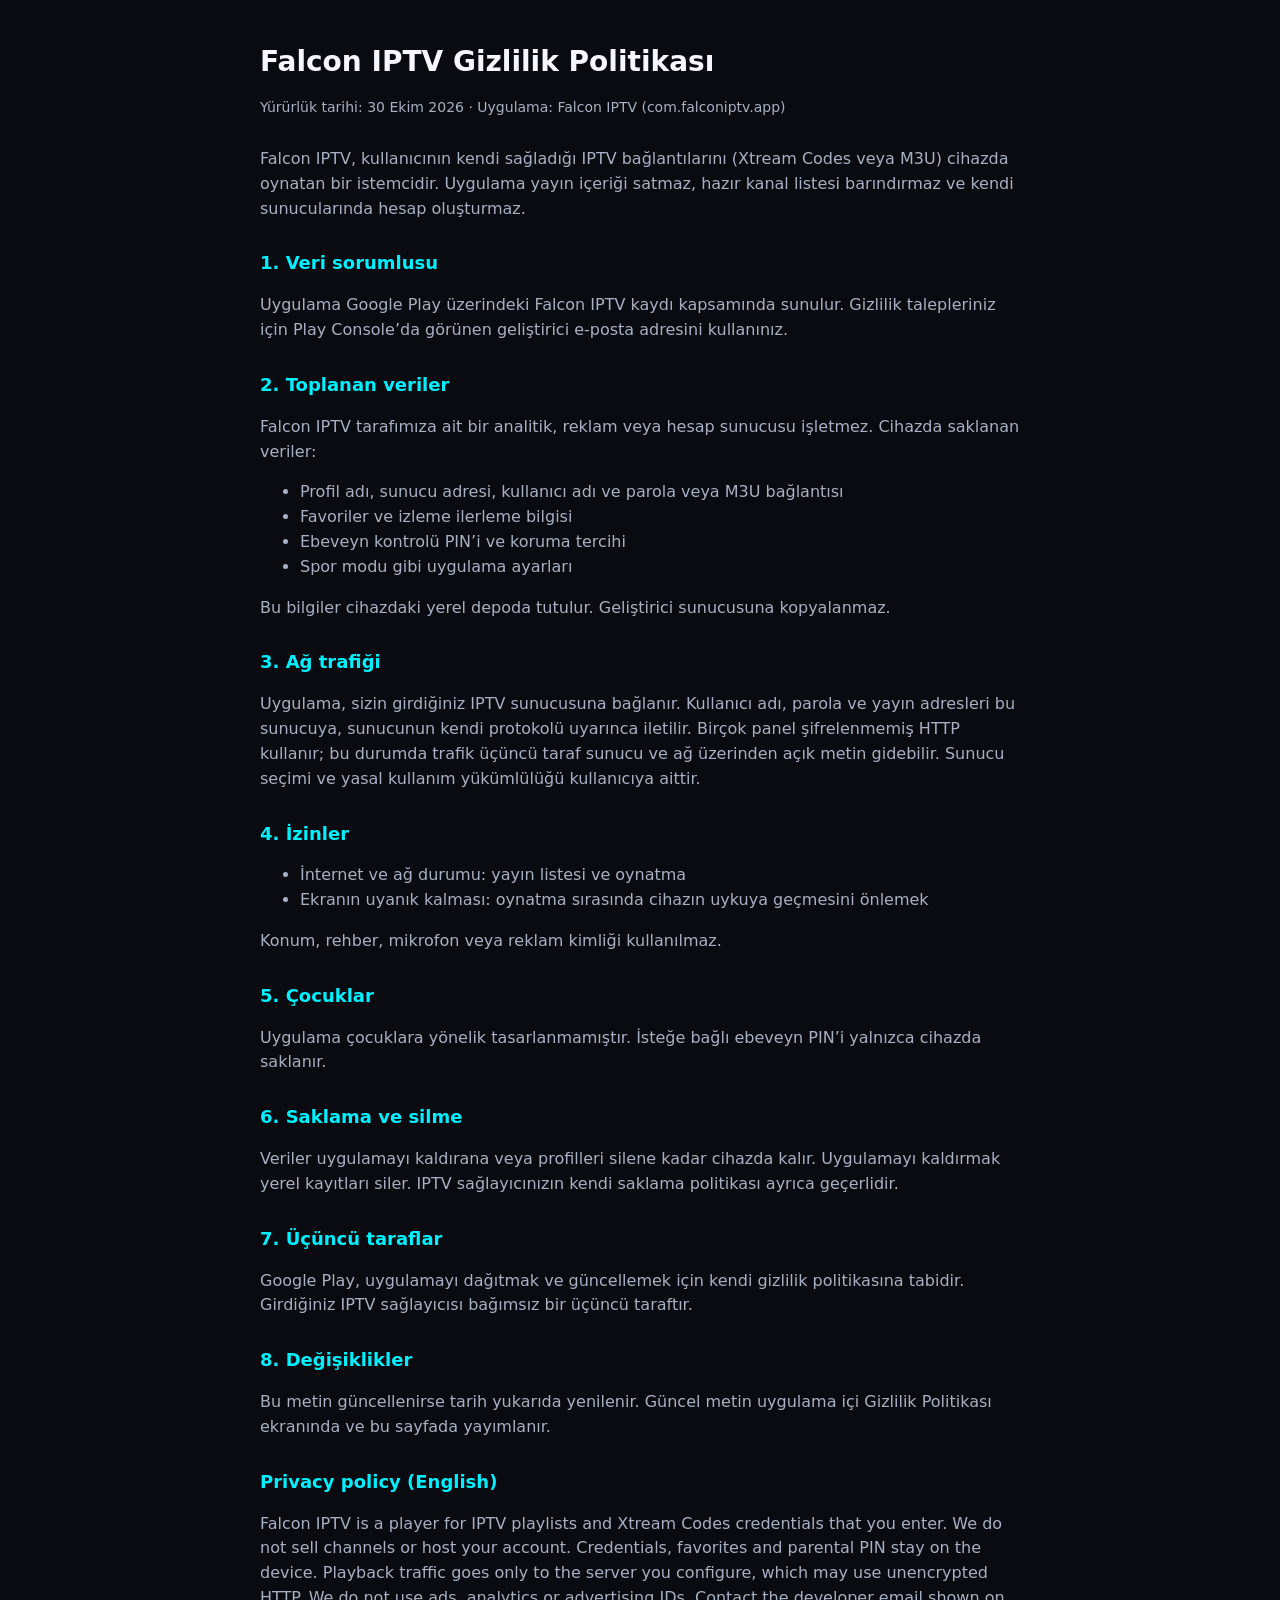
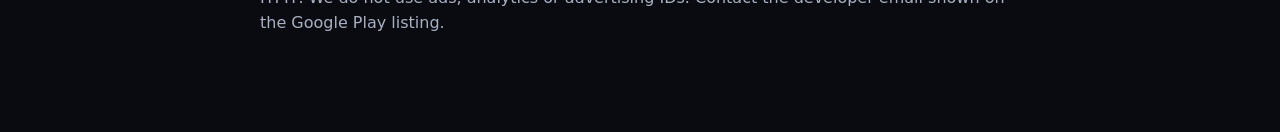
==== docs/privacy.html @ 145352aa "Publish the Play Store privacy policy on GitHub Pages. EOF  Co-authored-by: Cursor <cursoragent@curs" ====
<!DOCTYPE html>
<html lang="tr">
<head>
  <meta charset="utf-8"/>
  <meta name="viewport" content="width=device-width, initial-scale=1"/>
  <title>Falcon IPTV Gizlilik Politikası</title>
  <style>
    :root { color-scheme: dark; }
    body {
      margin: 0;
      font-family: system-ui, sans-serif;
      background: #0A0B10;
      color: #F4F7FF;
      line-height: 1.55;
    }
    main {
      max-width: 760px;
      margin: 0 auto;
      padding: 40px 20px 80px;
    }
    h1 { font-size: 28px; margin: 0 0 8px; }
    h2 { font-size: 18px; color: #00F0FF; margin: 28px 0 10px; }
    p, li { color: #A8B0C4; }
    a { color: #00F0FF; }
    .meta { font-size: 14px; margin-bottom: 28px; }
  </style>
</head>
<body>
<main>
  <h1>Falcon IPTV Gizlilik Politikası</h1>
  <p class="meta">Yürürlük tarihi: 30 Ekim 2026 · Uygulama: Falcon IPTV (com.falconiptv.app)</p>

  <p>
    Falcon IPTV, kullanıcının kendi sağladığı IPTV bağlantılarını (Xtream Codes veya M3U)
    cihazda oynatan bir istemcidir. Uygulama yayın içeriği satmaz, hazır kanal listesi
    barındırmaz ve kendi sunucularında hesap oluşturmaz.
  </p>

  <h2>1. Veri sorumlusu</h2>
  <p>
    Uygulama Google Play üzerindeki Falcon IPTV kaydı kapsamında sunulur. Gizlilik
    talepleriniz için Play Console’da görünen geliştirici e-posta adresini kullanınız.
  </p>

  <h2>2. Toplanan veriler</h2>
  <p>Falcon IPTV tarafımıza ait bir analitik, reklam veya hesap sunucusu işletmez. Cihazda saklanan veriler:</p>
  <ul>
    <li>Profil adı, sunucu adresi, kullanıcı adı ve parola veya M3U bağlantısı</li>
    <li>Favoriler ve izleme ilerleme bilgisi</li>
    <li>Ebeveyn kontrolü PIN’i ve koruma tercihi</li>
    <li>Spor modu gibi uygulama ayarları</li>
  </ul>
  <p>
    Bu bilgiler cihazdaki yerel depoda tutulur. Geliştirici sunucusuna kopyalanmaz.
  </p>

  <h2>3. Ağ trafiği</h2>
  <p>
    Uygulama, sizin girdiğiniz IPTV sunucusuna bağlanır. Kullanıcı adı, parola ve yayın
    adresleri bu sunucuya, sunucunun kendi protokolü uyarınca iletilir. Birçok panel
    şifrelenmemiş HTTP kullanır; bu durumda trafik üçüncü taraf sunucu ve ağ üzerinden
    açık metin gidebilir. Sunucu seçimi ve yasal kullanım yükümlülüğü kullanıcıya aittir.
  </p>

  <h2>4. İzinler</h2>
  <ul>
    <li>İnternet ve ağ durumu: yayın listesi ve oynatma</li>
    <li>Ekranın uyanık kalması: oynatma sırasında cihazın uykuya geçmesini önlemek</li>
  </ul>
  <p>Konum, rehber, mikrofon veya reklam kimliği kullanılmaz.</p>

  <h2>5. Çocuklar</h2>
  <p>
    Uygulama çocuklara yönelik tasarlanmamıştır. İsteğe bağlı ebeveyn PIN’i yalnızca
    cihazda saklanır.
  </p>

  <h2>6. Saklama ve silme</h2>
  <p>
    Veriler uygulamayı kaldırana veya profilleri silene kadar cihazda kalır. Uygulamayı
    kaldırmak yerel kayıtları siler. IPTV sağlayıcınızın kendi saklama politikası ayrıca geçerlidir.
  </p>

  <h2>7. Üçüncü taraflar</h2>
  <p>
    Google Play, uygulamayı dağıtmak ve güncellemek için kendi gizlilik politikasına tabidir.
    Girdiğiniz IPTV sağlayıcısı bağımsız bir üçüncü taraftır.
  </p>

  <h2>8. Değişiklikler</h2>
  <p>
    Bu metin güncellenirse tarih yukarıda yenilenir. Güncel metin uygulama içi Gizlilik
    Politikası ekranında ve bu sayfada yayımlanır.
  </p>

  <h2>Privacy policy (English)</h2>
  <p>
    Falcon IPTV is a player for IPTV playlists and Xtream Codes credentials that you enter.
    We do not sell channels or host your account. Credentials, favorites and parental PIN
    stay on the device. Playback traffic goes only to the server you configure, which may
    use unencrypted HTTP. We do not use ads, analytics or advertising IDs. Contact the
    developer email shown on the Google Play listing.
  </p>
</main>
</body>
</html>
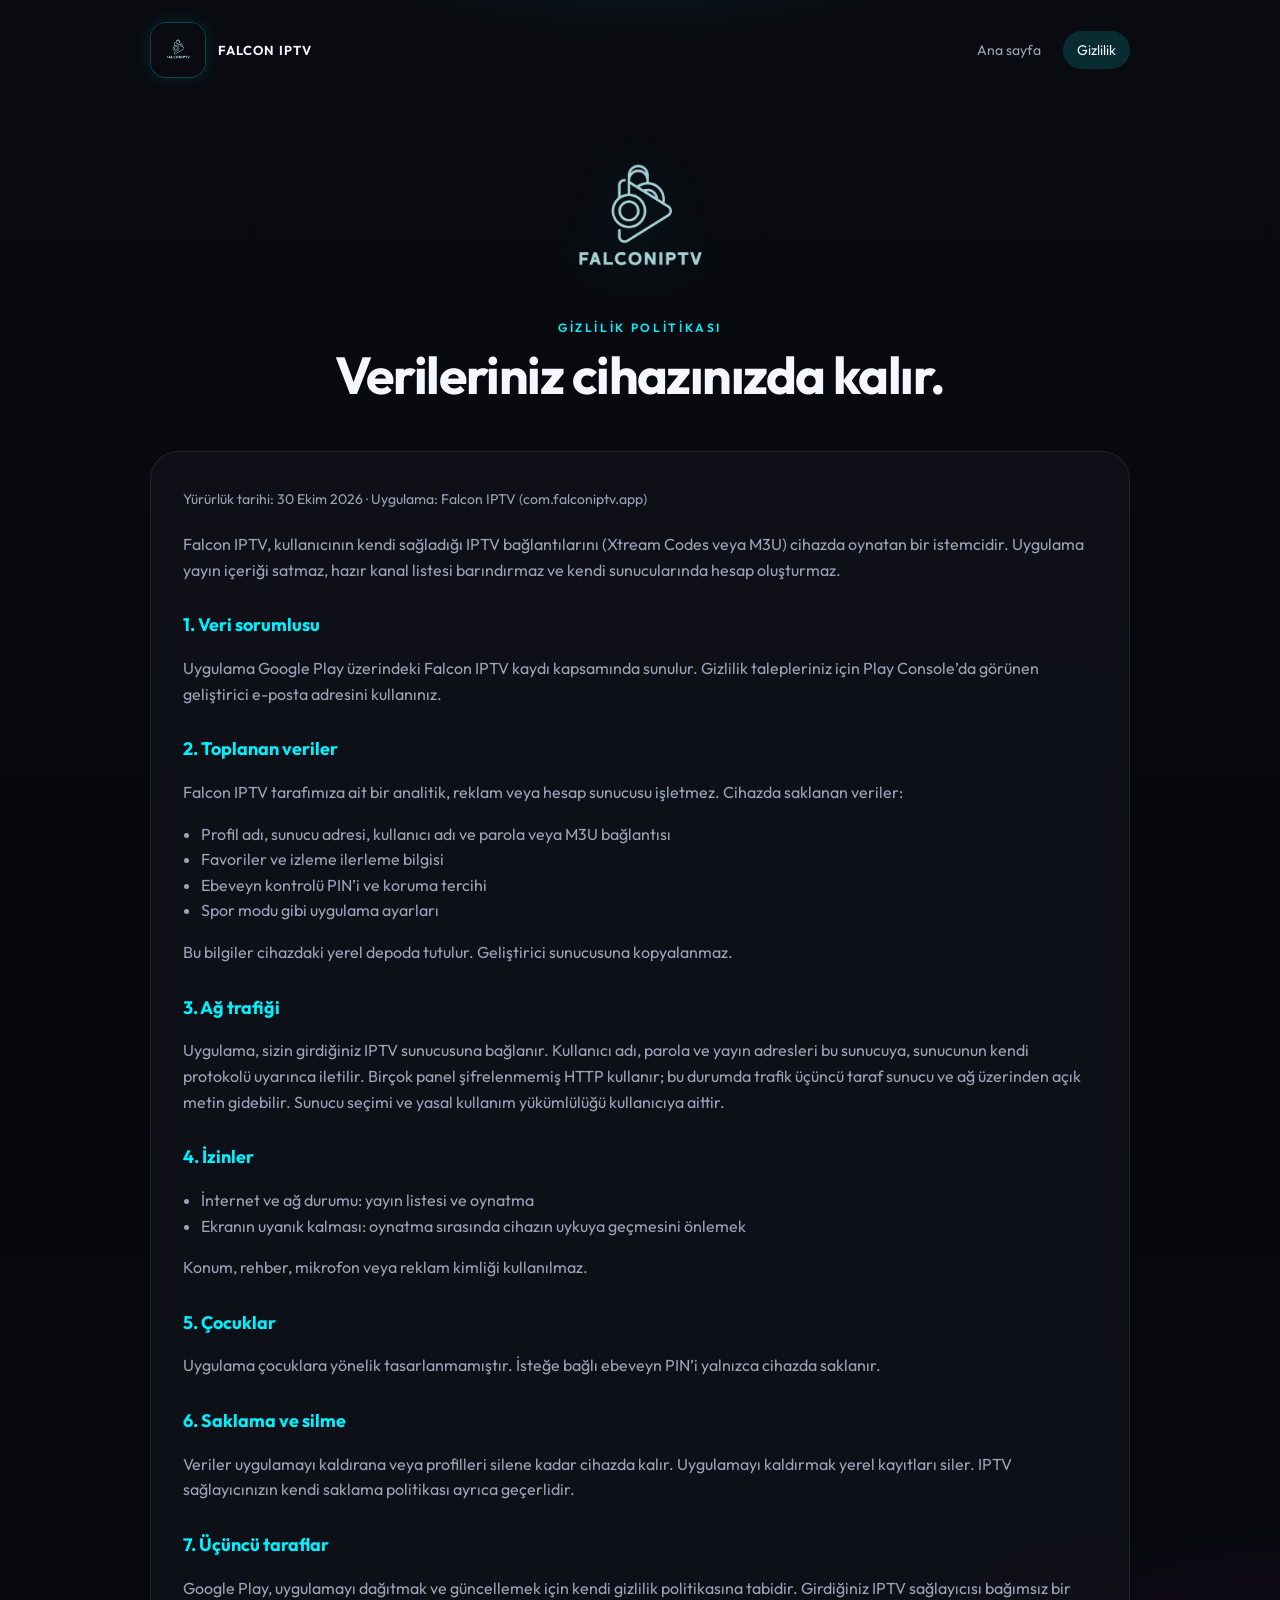
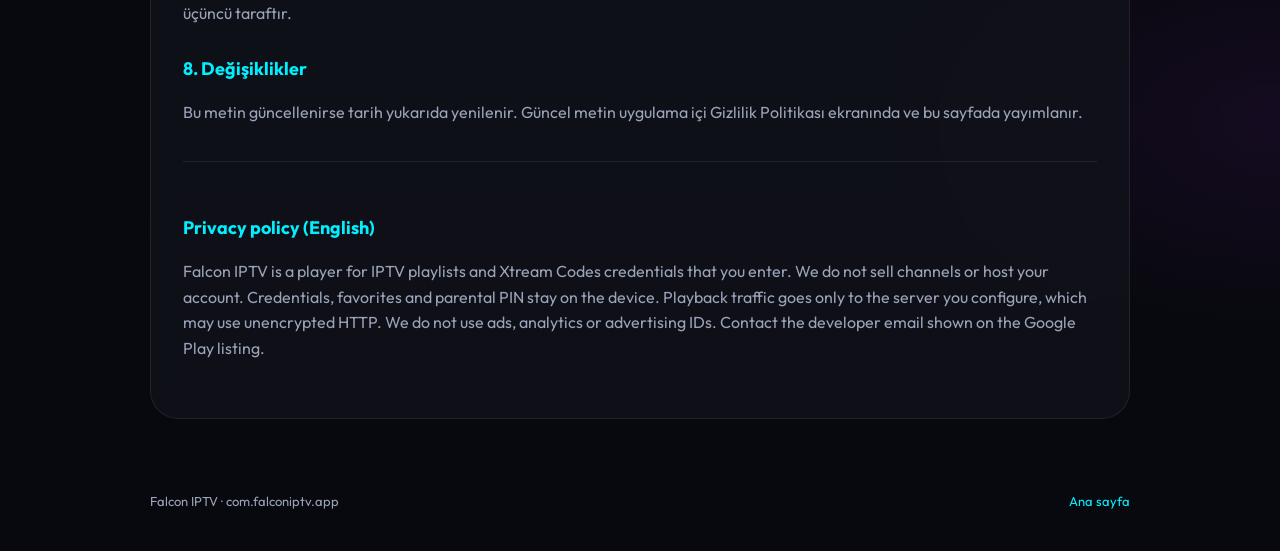
==== commit 09b6c152: "Brand the GitHub Pages site with the Falcon logo and a modern layout. Co-authored-by: Cursor <cursor" ====
--- a/docs/privacy.html
+++ b/docs/privacy.html
@@ -4,103 +4,115 @@
   <meta charset="utf-8"/>
   <meta name="viewport" content="width=device-width, initial-scale=1"/>
   <title>Falcon IPTV Gizlilik Politikası</title>
-  <style>
-    :root { color-scheme: dark; }
-    body {
-      margin: 0;
-      font-family: system-ui, sans-serif;
-      background: #0A0B10;
-      color: #F4F7FF;
-      line-height: 1.55;
-    }
-    main {
-      max-width: 760px;
-      margin: 0 auto;
-      padding: 40px 20px 80px;
-    }
-    h1 { font-size: 28px; margin: 0 0 8px; }
-    h2 { font-size: 18px; color: #00F0FF; margin: 28px 0 10px; }
-    p, li { color: #A8B0C4; }
-    a { color: #00F0FF; }
-    .meta { font-size: 14px; margin-bottom: 28px; }
-  </style>
+  <meta name="description" content="Falcon IPTV gizlilik politikası. Veriler cihazda saklanır; analitik ve reklam yoktur."/>
+  <link rel="icon" href="assets/icon.png"/>
+  <link rel="apple-touch-icon" href="assets/icon.png"/>
+  <link rel="preconnect" href="https://fonts.googleapis.com"/>
+  <link rel="preconnect" href="https://fonts.gstatic.com" crossorigin/>
+  <link href="https://fonts.googleapis.com/css2?family=Outfit:wght@400;500;650;700&display=swap" rel="stylesheet"/>
+  <link rel="stylesheet" href="styles.css"/>
 </head>
 <body>
-<main>
-  <h1>Falcon IPTV Gizlilik Politikası</h1>
-  <p class="meta">Yürürlük tarihi: 30 Ekim 2026 · Uygulama: Falcon IPTV (com.falconiptv.app)</p>
+  <div class="wrap">
+    <header class="site-header">
+      <a class="brand" href="index.html">
+        <img src="assets/icon.png" alt="Falcon IPTV"/>
+        <span class="brand-name">FALCON IPTV</span>
+      </a>
+      <nav class="nav">
+        <a href="index.html">Ana sayfa</a>
+        <a class="is-active" href="privacy.html">Gizlilik</a>
+      </nav>
+    </header>
 
-  <p>
-    Falcon IPTV, kullanıcının kendi sağladığı IPTV bağlantılarını (Xtream Codes veya M3U)
-    cihazda oynatan bir istemcidir. Uygulama yayın içeriği satmaz, hazır kanal listesi
-    barındırmaz ve kendi sunucularında hesap oluşturmaz.
-  </p>
+    <section class="hero" style="padding-bottom: 8px;">
+      <img class="hero-logo" src="assets/falcon_logo.png" alt="Falcon IPTV logo" style="width: min(220px, 58vw);"/>
+      <p class="kicker">GİZLİLİK POLİTİKASI</p>
+      <h1>Verileriniz cihazınızda kalır.</h1>
+    </section>
 
-  <h2>1. Veri sorumlusu</h2>
-  <p>
-    Uygulama Google Play üzerindeki Falcon IPTV kaydı kapsamında sunulur. Gizlilik
-    talepleriniz için Play Console’da görünen geliştirici e-posta adresini kullanınız.
-  </p>
+    <article class="article">
+      <p class="meta">Yürürlük tarihi: 30 Ekim 2026 · Uygulama: Falcon IPTV (com.falconiptv.app)</p>
 
-  <h2>2. Toplanan veriler</h2>
-  <p>Falcon IPTV tarafımıza ait bir analitik, reklam veya hesap sunucusu işletmez. Cihazda saklanan veriler:</p>
-  <ul>
-    <li>Profil adı, sunucu adresi, kullanıcı adı ve parola veya M3U bağlantısı</li>
-    <li>Favoriler ve izleme ilerleme bilgisi</li>
-    <li>Ebeveyn kontrolü PIN’i ve koruma tercihi</li>
-    <li>Spor modu gibi uygulama ayarları</li>
-  </ul>
-  <p>
-    Bu bilgiler cihazdaki yerel depoda tutulur. Geliştirici sunucusuna kopyalanmaz.
-  </p>
+      <p>
+        Falcon IPTV, kullanıcının kendi sağladığı IPTV bağlantılarını (Xtream Codes veya M3U)
+        cihazda oynatan bir istemcidir. Uygulama yayın içeriği satmaz, hazır kanal listesi
+        barındırmaz ve kendi sunucularında hesap oluşturmaz.
+      </p>
 
-  <h2>3. Ağ trafiği</h2>
-  <p>
-    Uygulama, sizin girdiğiniz IPTV sunucusuna bağlanır. Kullanıcı adı, parola ve yayın
-    adresleri bu sunucuya, sunucunun kendi protokolü uyarınca iletilir. Birçok panel
-    şifrelenmemiş HTTP kullanır; bu durumda trafik üçüncü taraf sunucu ve ağ üzerinden
-    açık metin gidebilir. Sunucu seçimi ve yasal kullanım yükümlülüğü kullanıcıya aittir.
-  </p>
+      <h2>1. Veri sorumlusu</h2>
+      <p>
+        Uygulama Google Play üzerindeki Falcon IPTV kaydı kapsamında sunulur. Gizlilik
+        talepleriniz için Play Console’da görünen geliştirici e-posta adresini kullanınız.
+      </p>
 
-  <h2>4. İzinler</h2>
-  <ul>
-    <li>İnternet ve ağ durumu: yayın listesi ve oynatma</li>
-    <li>Ekranın uyanık kalması: oynatma sırasında cihazın uykuya geçmesini önlemek</li>
-  </ul>
-  <p>Konum, rehber, mikrofon veya reklam kimliği kullanılmaz.</p>
+      <h2>2. Toplanan veriler</h2>
+      <p>Falcon IPTV tarafımıza ait bir analitik, reklam veya hesap sunucusu işletmez. Cihazda saklanan veriler:</p>
+      <ul>
+        <li>Profil adı, sunucu adresi, kullanıcı adı ve parola veya M3U bağlantısı</li>
+        <li>Favoriler ve izleme ilerleme bilgisi</li>
+        <li>Ebeveyn kontrolü PIN’i ve koruma tercihi</li>
+        <li>Spor modu gibi uygulama ayarları</li>
+      </ul>
+      <p>
+        Bu bilgiler cihazdaki yerel depoda tutulur. Geliştirici sunucusuna kopyalanmaz.
+      </p>
 
-  <h2>5. Çocuklar</h2>
-  <p>
-    Uygulama çocuklara yönelik tasarlanmamıştır. İsteğe bağlı ebeveyn PIN’i yalnızca
-    cihazda saklanır.
-  </p>
+      <h2>3. Ağ trafiği</h2>
+      <p>
+        Uygulama, sizin girdiğiniz IPTV sunucusuna bağlanır. Kullanıcı adı, parola ve yayın
+        adresleri bu sunucuya, sunucunun kendi protokolü uyarınca iletilir. Birçok panel
+        şifrelenmemiş HTTP kullanır; bu durumda trafik üçüncü taraf sunucu ve ağ üzerinden
+        açık metin gidebilir. Sunucu seçimi ve yasal kullanım yükümlülüğü kullanıcıya aittir.
+      </p>
 
-  <h2>6. Saklama ve silme</h2>
-  <p>
-    Veriler uygulamayı kaldırana veya profilleri silene kadar cihazda kalır. Uygulamayı
-    kaldırmak yerel kayıtları siler. IPTV sağlayıcınızın kendi saklama politikası ayrıca geçerlidir.
-  </p>
+      <h2>4. İzinler</h2>
+      <ul>
+        <li>İnternet ve ağ durumu: yayın listesi ve oynatma</li>
+        <li>Ekranın uyanık kalması: oynatma sırasında cihazın uykuya geçmesini önlemek</li>
+      </ul>
+      <p>Konum, rehber, mikrofon veya reklam kimliği kullanılmaz.</p>
 
-  <h2>7. Üçüncü taraflar</h2>
-  <p>
-    Google Play, uygulamayı dağıtmak ve güncellemek için kendi gizlilik politikasına tabidir.
-    Girdiğiniz IPTV sağlayıcısı bağımsız bir üçüncü taraftır.
-  </p>
+      <h2>5. Çocuklar</h2>
+      <p>
+        Uygulama çocuklara yönelik tasarlanmamıştır. İsteğe bağlı ebeveyn PIN’i yalnızca
+        cihazda saklanır.
+      </p>
 
-  <h2>8. Değişiklikler</h2>
-  <p>
-    Bu metin güncellenirse tarih yukarıda yenilenir. Güncel metin uygulama içi Gizlilik
-    Politikası ekranında ve bu sayfada yayımlanır.
-  </p>
+      <h2>6. Saklama ve silme</h2>
+      <p>
+        Veriler uygulamayı kaldırana veya profilleri silene kadar cihazda kalır. Uygulamayı
+        kaldırmak yerel kayıtları siler. IPTV sağlayıcınızın kendi saklama politikası ayrıca geçerlidir.
+      </p>
 
-  <h2>Privacy policy (English)</h2>
-  <p>
-    Falcon IPTV is a player for IPTV playlists and Xtream Codes credentials that you enter.
-    We do not sell channels or host your account. Credentials, favorites and parental PIN
-    stay on the device. Playback traffic goes only to the server you configure, which may
-    use unencrypted HTTP. We do not use ads, analytics or advertising IDs. Contact the
-    developer email shown on the Google Play listing.
-  </p>
-</main>
+      <h2>7. Üçüncü taraflar</h2>
+      <p>
+        Google Play, uygulamayı dağıtmak ve güncellemek için kendi gizlilik politikasına tabidir.
+        Girdiğiniz IPTV sağlayıcısı bağımsız bir üçüncü taraftır.
+      </p>
+
+      <h2>8. Değişiklikler</h2>
+      <p>
+        Bu metin güncellenirse tarih yukarıda yenilenir. Güncel metin uygulama içi Gizlilik
+        Politikası ekranında ve bu sayfada yayımlanır.
+      </p>
+
+      <section class="en">
+        <h2>Privacy policy (English)</h2>
+        <p>
+          Falcon IPTV is a player for IPTV playlists and Xtream Codes credentials that you enter.
+          We do not sell channels or host your account. Credentials, favorites and parental PIN
+          stay on the device. Playback traffic goes only to the server you configure, which may
+          use unencrypted HTTP. We do not use ads, analytics or advertising IDs. Contact the
+          developer email shown on the Google Play listing.
+        </p>
+      </section>
+    </article>
+
+    <footer>
+      <span>Falcon IPTV · com.falconiptv.app</span>
+      <a href="index.html">Ana sayfa</a>
+    </footer>
+  </div>
 </body>
 </html>
--- a/docs/styles.css
+++ b/docs/styles.css
@@ -0,0 +1,238 @@
+:root {
+  color-scheme: dark;
+  --bg: #07080c;
+  --bg-soft: #0c0e16;
+  --surface: rgba(18, 20, 28, 0.72);
+  --line: rgba(255, 255, 255, 0.08);
+  --cyan: #00f0ff;
+  --cyan-dim: rgba(0, 240, 255, 0.14);
+  --text: #f4f7ff;
+  --muted: #9aa3b8;
+  --radius: 22px;
+}
+
+* { box-sizing: border-box; }
+
+html, body {
+  margin: 0;
+  min-height: 100%;
+}
+
+body {
+  font-family: "Outfit", system-ui, sans-serif;
+  color: var(--text);
+  background:
+    radial-gradient(900px 480px at 50% -10%, rgba(0, 240, 255, 0.16), transparent 55%),
+    radial-gradient(700px 420px at 100% 80%, rgba(176, 38, 255, 0.08), transparent 50%),
+    linear-gradient(180deg, #0a0b10 0%, var(--bg) 40%, #08090f 100%);
+  line-height: 1.6;
+}
+
+a { color: var(--cyan); text-decoration: none; }
+a:hover { text-decoration: underline; }
+
+.wrap {
+  width: min(980px, calc(100% - 40px));
+  margin: 0 auto;
+}
+
+.site-header {
+  display: flex;
+  align-items: center;
+  justify-content: space-between;
+  gap: 16px;
+  padding: 22px 0 8px;
+}
+
+.brand {
+  display: flex;
+  align-items: center;
+  gap: 12px;
+  color: inherit;
+  text-decoration: none;
+}
+
+.brand img {
+  width: 56px;
+  height: 56px;
+  border-radius: 16px;
+  border: 1px solid rgba(0, 240, 255, 0.28);
+  background: #05060a;
+  object-fit: cover;
+  box-shadow: 0 0 18px rgba(0, 240, 255, 0.12);
+}
+
+.brand-name {
+  font-weight: 650;
+  letter-spacing: 0.08em;
+  font-size: 13px;
+}
+
+.nav {
+  display: flex;
+  gap: 8px;
+}
+
+.nav a {
+  color: var(--muted);
+  text-decoration: none;
+  padding: 8px 14px;
+  border-radius: 999px;
+  font-size: 14px;
+}
+
+.nav a:hover,
+.nav a.is-active {
+  color: var(--text);
+  background: var(--cyan-dim);
+  text-decoration: none;
+}
+
+.hero {
+  text-align: center;
+  padding: 48px 0 28px;
+}
+
+.hero-logo {
+  width: min(280px, 70vw);
+  height: auto;
+  margin: 0 auto 8px;
+  display: block;
+  filter: drop-shadow(0 0 28px rgba(0, 240, 255, 0.18));
+}
+
+.kicker {
+  color: var(--cyan);
+  letter-spacing: 0.22em;
+  font-size: 12px;
+  font-weight: 600;
+  margin: 0 0 10px;
+}
+
+h1 {
+  font-size: clamp(32px, 5vw, 52px);
+  line-height: 1.1;
+  margin: 0 0 14px;
+  letter-spacing: -0.03em;
+}
+
+.lede {
+  max-width: 620px;
+  margin: 0 auto 28px;
+  color: var(--muted);
+  font-size: 18px;
+}
+
+.pills {
+  display: flex;
+  flex-wrap: wrap;
+  justify-content: center;
+  gap: 8px;
+  margin: 0 0 28px;
+  padding: 0;
+  list-style: none;
+}
+
+.pills li {
+  border: 1px solid var(--line);
+  background: var(--surface);
+  border-radius: 999px;
+  padding: 8px 14px;
+  font-size: 13px;
+  color: var(--text);
+}
+
+.btn {
+  display: inline-flex;
+  align-items: center;
+  justify-content: center;
+  min-height: 46px;
+  padding: 0 20px;
+  border-radius: 999px;
+  background: var(--cyan);
+  color: #041016;
+  font-weight: 650;
+  text-decoration: none;
+}
+
+.btn:hover { filter: brightness(1.05); text-decoration: none; }
+
+.grid {
+  display: grid;
+  grid-template-columns: repeat(3, 1fr);
+  gap: 14px;
+  padding: 12px 0 64px;
+}
+
+.card {
+  background: var(--surface);
+  border: 1px solid var(--line);
+  border-radius: var(--radius);
+  padding: 22px;
+  backdrop-filter: blur(16px);
+}
+
+.card h2 {
+  margin: 0 0 8px;
+  font-size: 16px;
+  color: var(--cyan);
+}
+
+.card p {
+  margin: 0;
+  color: var(--muted);
+  font-size: 14px;
+}
+
+.article {
+  background: var(--surface);
+  border: 1px solid var(--line);
+  border-radius: 28px;
+  padding: 36px 32px 40px;
+  margin: 24px 0 72px;
+  backdrop-filter: blur(16px);
+}
+
+.meta {
+  color: var(--muted);
+  margin: 0 0 22px;
+  font-size: 14px;
+}
+
+.article h2 {
+  font-size: 18px;
+  color: var(--cyan);
+  margin: 28px 0 8px;
+}
+
+.article p,
+.article li {
+  color: var(--muted);
+}
+
+.article ul {
+  padding-left: 18px;
+}
+
+.en {
+  margin-top: 36px;
+  padding-top: 24px;
+  border-top: 1px solid var(--line);
+}
+
+footer {
+  color: var(--muted);
+  font-size: 13px;
+  padding: 0 0 40px;
+  display: flex;
+  justify-content: space-between;
+  gap: 12px;
+  flex-wrap: wrap;
+}
+
+@media (max-width: 760px) {
+  .grid { grid-template-columns: 1fr; }
+  .article { padding: 24px 18px 32px; }
+  .hero { padding: 28px 0 16px; }
+  .hero-logo { width: min(200px, 64vw); }
+}
